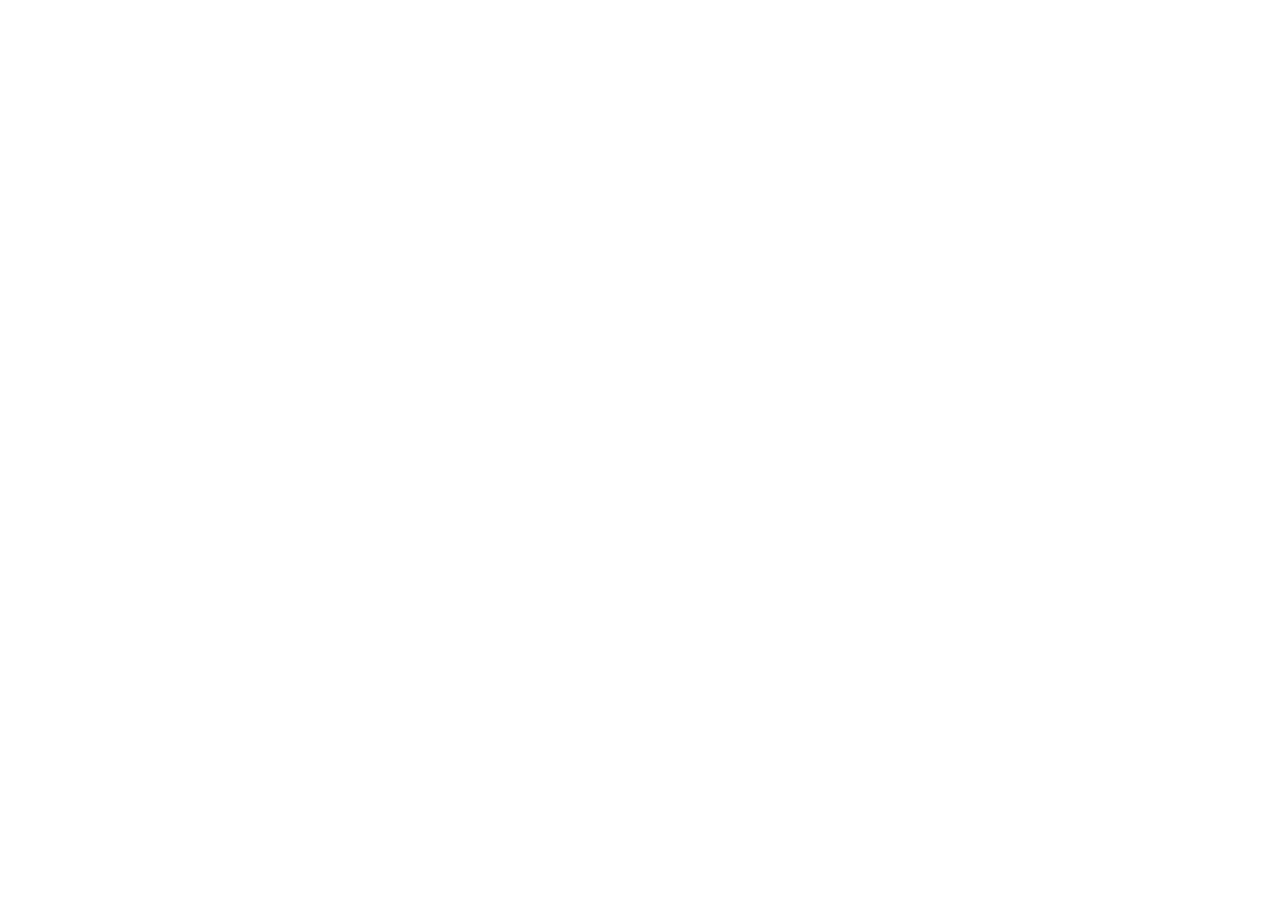
==== html/index.html @ 8fadd499 "name" ====
<!DOCTYPE html>
<html lang="en">
<head>
    <meta charset="UTF-8">
    <meta name="viewport" content="width=device-width, initial-scale=1.0">
    <title>Zoe Frost Portfolio</title>
</head>
<body>
    
</body>
</html>
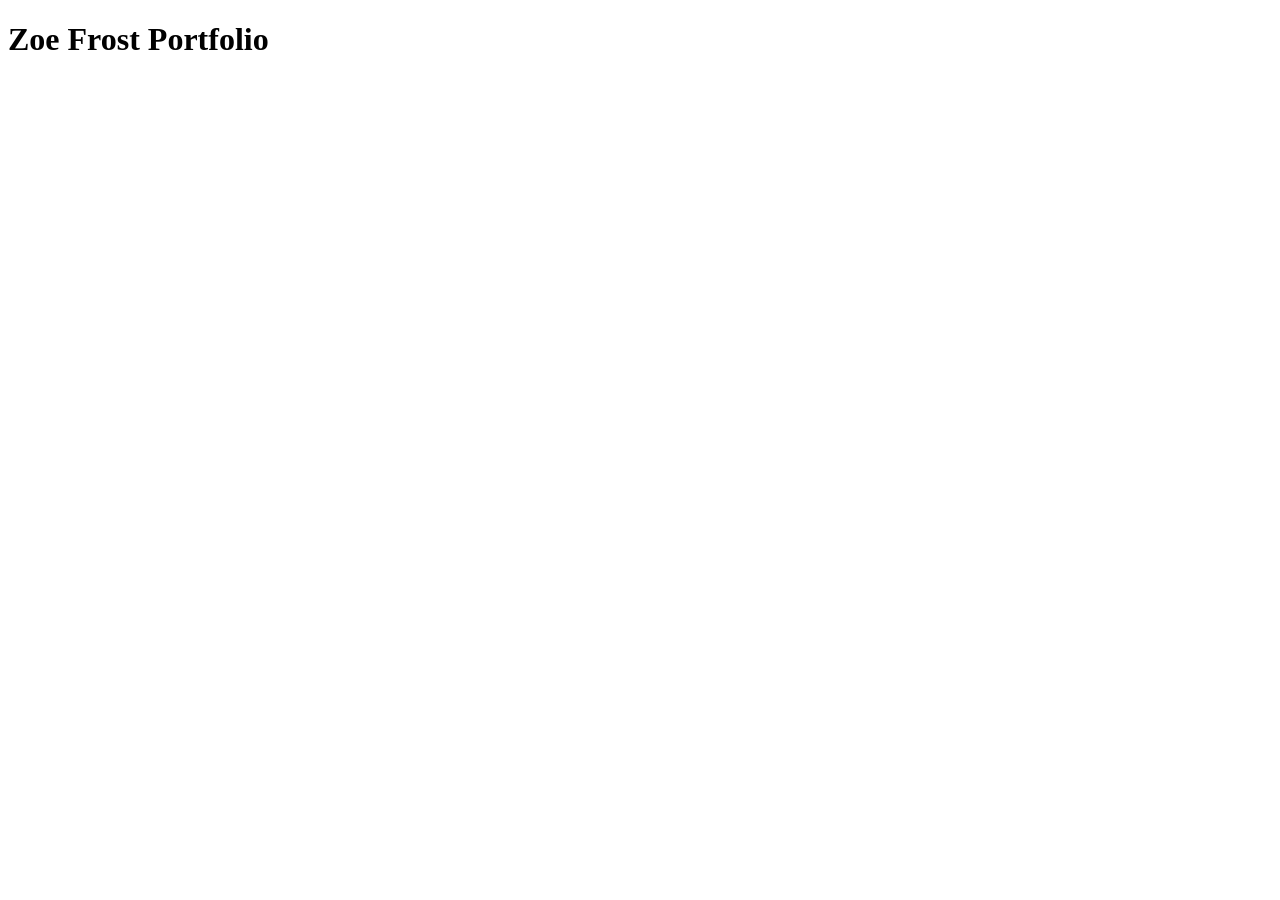
==== commit df82353a: "title" ====
--- a/html/index.html
+++ b/html/index.html
@@ -6,6 +6,6 @@
     <title>Zoe Frost Portfolio</title>
 </head>
 <body>
-    
+    <h1>Zoe Frost Portfolio</h1>
 </body>
 </html>
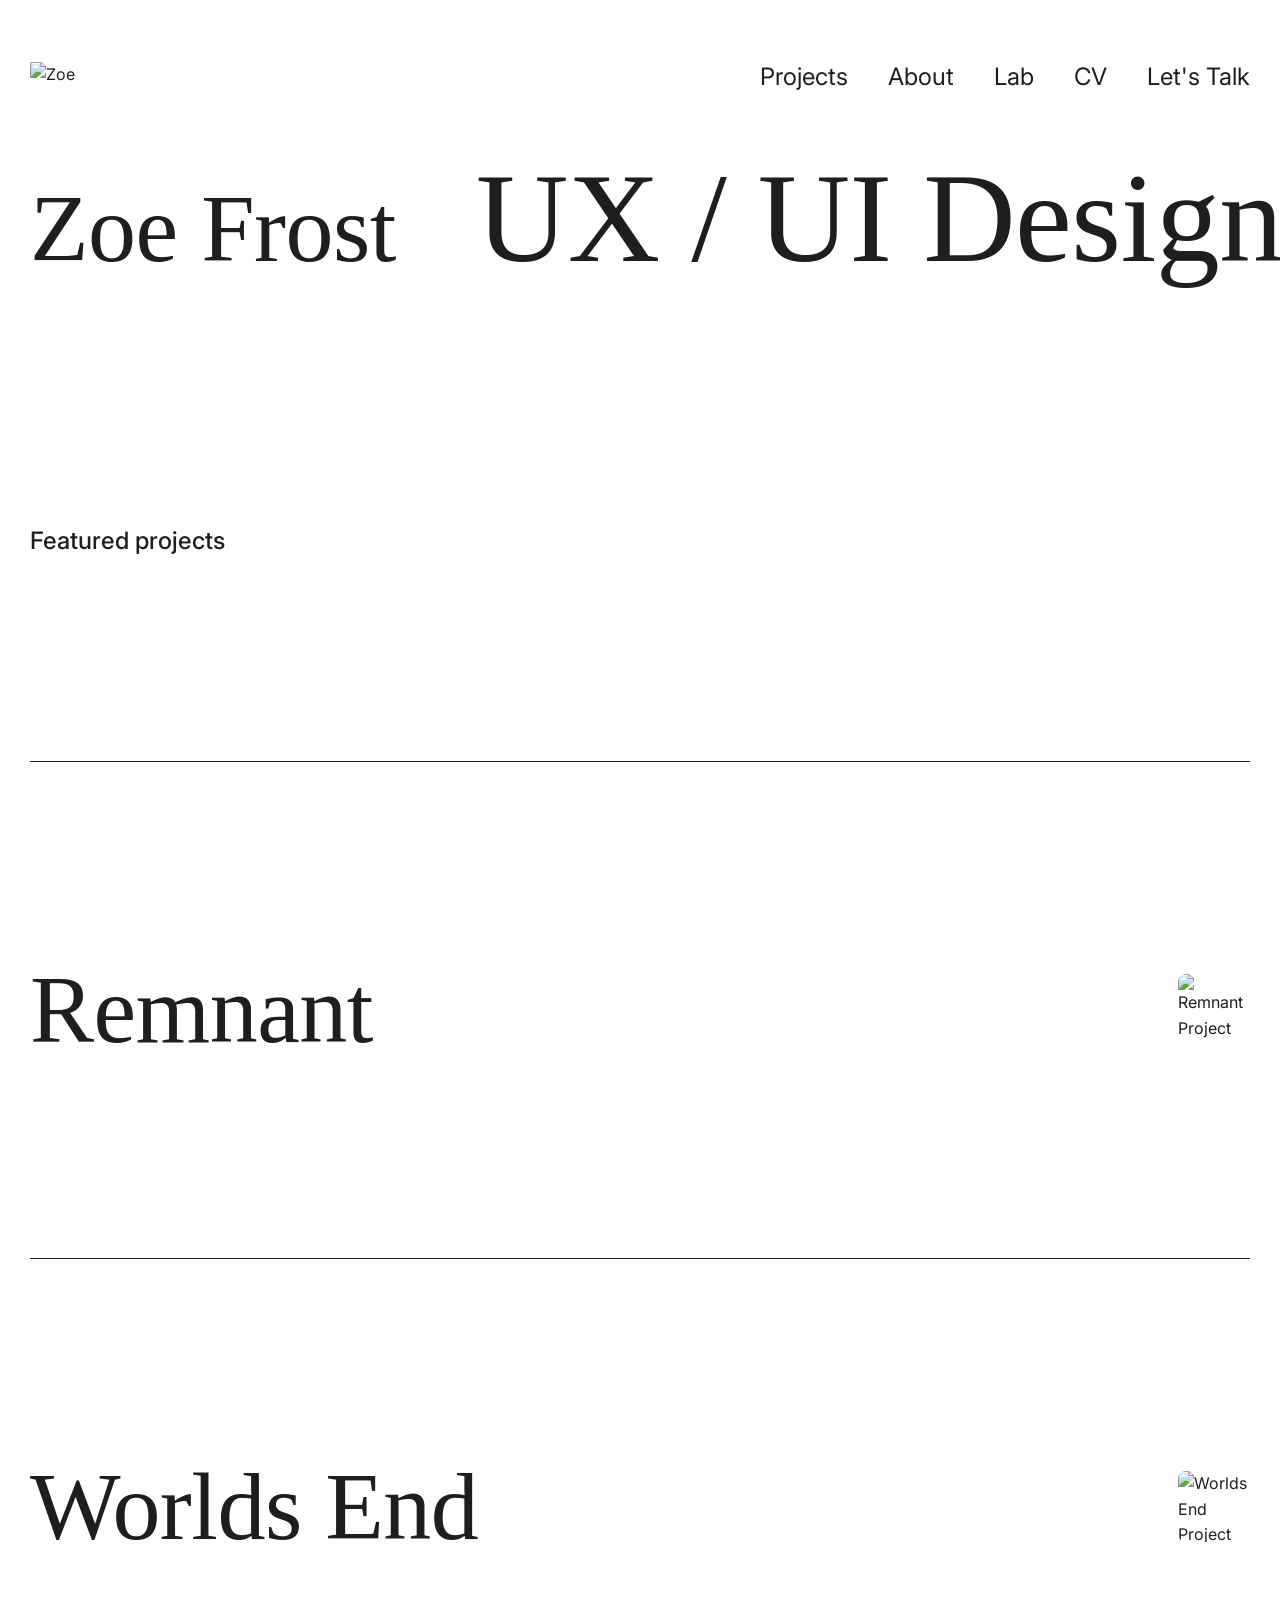
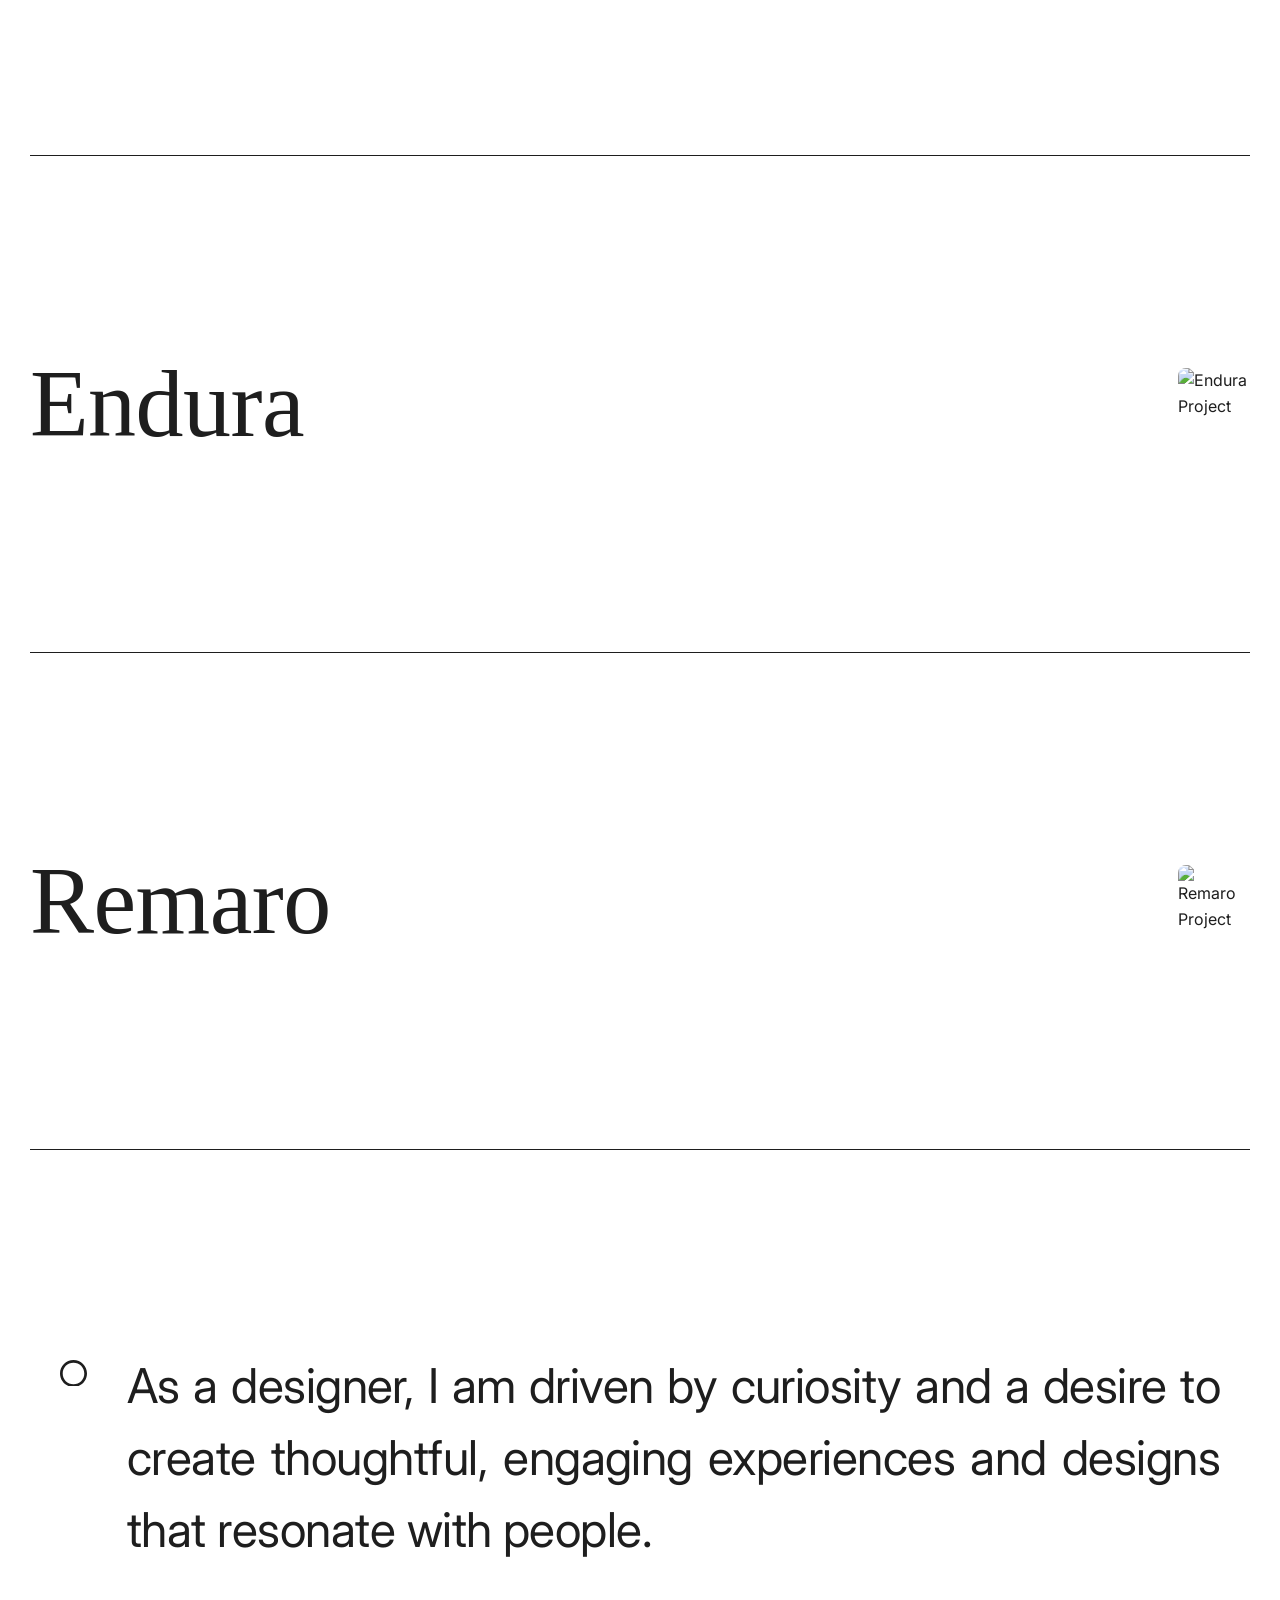
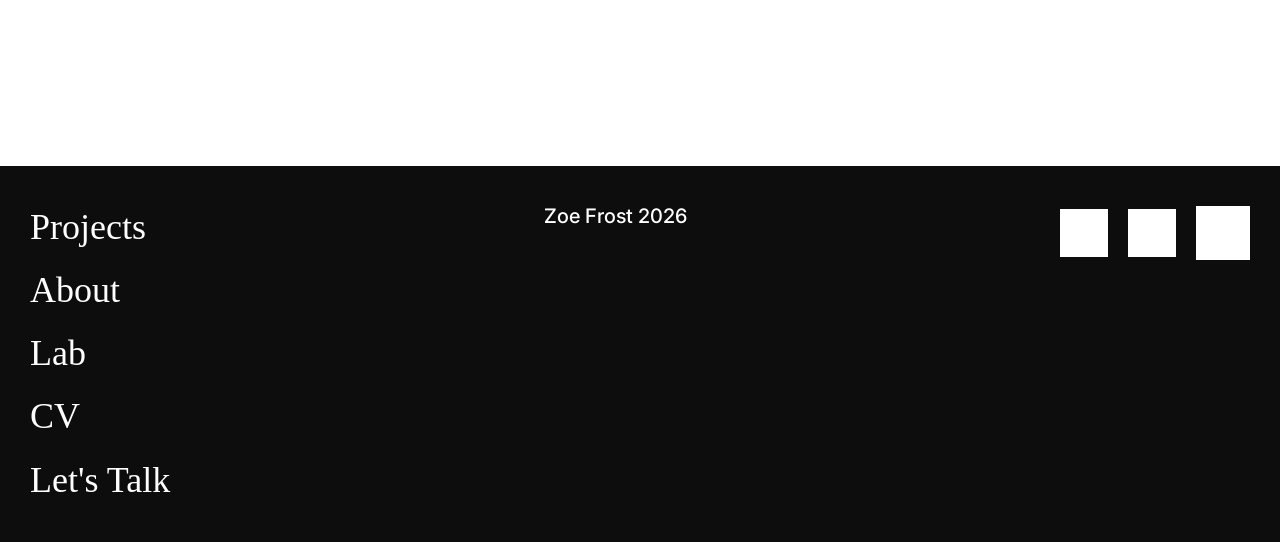
==== commit fb6c25f0: "Code Figma design implementation Add complete HTML, CSS, and JavaScript implementation from Figma de" ====
--- a/html/index.html
+++ b/html/index.html
@@ -3,9 +3,124 @@
 <head>
     <meta charset="UTF-8">
     <meta name="viewport" content="width=device-width, initial-scale=1.0">
-    <title>Zoe Frost Portfolio</title>
+    <title>Zoe Frost - UX / UI Designer</title>
+    <link rel="stylesheet" href="../css/script.css">
 </head>
 <body>
-    <h1>Zoe Frost Portfolio</h1>
+    <div class="container">
+        <!-- Header/Navigation -->
+        <header class="header">
+            <div class="logo">
+                <img src="http://localhost:3845/assets/acbd8dd9bd992121f0dc90a7422aa593fe2d86ae.png" alt="Zoe Frost Logo">
+            </div>
+            <nav class="nav">
+                <a href="#projects" class="nav-link active">Projects</a>
+                <a href="#about" class="nav-link">About</a>
+                <a href="#lab" class="nav-link">Lab</a>
+                <a href="#cv" class="nav-link">CV</a>
+                <a href="#contact" class="nav-link">Let's Talk</a>
+            </nav>
+        </header>
+
+        <!-- Hero Section -->
+        <section class="hero">
+            <div class="hero-content">
+                <h1 class="hero-name">Zoe Frost</h1>
+                <h2 class="hero-title">UX / UI Designer</h2>
+                <div class="hero-image">
+                    <img src="http://localhost:3845/assets/f2bd81d7cde8d7d9528bc2ed9981c01c0664aa37.png" alt="Portfolio Asset">
+                </div>
+            </div>
+        </section>
+
+        <!-- Featured Projects Section -->
+        <section class="featured-projects" id="projects">
+            <h3 class="section-title">Featured projects</h3>
+            
+            <div class="project-divider"></div>
+
+            <div class="project-item">
+                <h4 class="project-name">Remnant</h4>
+                <div class="project-image">
+                    <img src="http://localhost:3845/assets/f2bd81d7cde8d7d9528bc2ed9981c01c0664aa37.png" alt="Remnant Project">
+                </div>
+            </div>
+
+            <div class="project-divider"></div>
+
+            <div class="project-item">
+                <h4 class="project-name">Worlds End</h4>
+                <div class="project-image">
+                    <img src="http://localhost:3845/assets/f2bd81d7cde8d7d9528bc2ed9981c01c0664aa37.png" alt="Worlds End Project">
+                </div>
+            </div>
+
+            <div class="project-divider"></div>
+
+            <div class="project-item">
+                <h4 class="project-name">Endura</h4>
+                <div class="project-image">
+                    <img src="http://localhost:3845/assets/f2bd81d7cde8d7d9528bc2ed9981c01c0664aa37.png" alt="Endura Project">
+                </div>
+            </div>
+
+            <div class="project-divider"></div>
+
+            <div class="project-item">
+                <h4 class="project-name">Remaro</h4>
+                <div class="project-image">
+                    <img src="http://localhost:3845/assets/f2bd81d7cde8d7d9528bc2ed9981c01c0664aa37.png" alt="Remaro Project">
+                </div>
+            </div>
+
+            <div class="project-divider"></div>
+        </section>
+
+        <!-- About Section -->
+        <section class="about" id="about">
+            <div class="about-icon">
+                <svg width="27" height="26" viewBox="0 0 27 26" fill="none" xmlns="http://www.w3.org/2000/svg">
+                    <path d="M13.5 0C6.04 0 0 6.04 0 13.5C0 20.96 6.04 27 13.5 27C20.96 27 27 20.96 27 13.5C27 6.04 20.96 0 13.5 0ZM13.5 24.3C7.41 24.3 2.7 19.59 2.7 13.5C2.7 7.41 7.41 2.7 13.5 2.7C19.59 2.7 24.3 7.41 24.3 13.5C24.3 19.59 19.59 24.3 13.5 24.3Z" fill="#1e1e1e"/>
+                </svg>
+            </div>
+            <p class="about-text">As a designer, I am driven by curiosity and a desire to create thoughtful, engaging experiences and designs that resonate with people.</p>
+        </section>
+
+        <!-- Footer -->
+        <footer class="footer">
+            <div class="footer-content">
+                <div class="footer-links">
+                    <a href="#projects" class="footer-link">Projects</a>
+                    <a href="#about" class="footer-link">About</a>
+                    <a href="#lab" class="footer-link">Lab</a>
+                    <a href="#cv" class="footer-link">CV</a>
+                    <a href="#contact" class="footer-link">Let's Talk</a>
+                </div>
+                <div class="footer-copyright">
+                    <p>Zoe Frost 2026</p>
+                </div>
+                <div class="social-links">
+                    <a href="#instagram" class="social-link" title="Instagram">
+                        <svg width="48" height="48" viewBox="0 0 48 48" fill="none" xmlns="http://www.w3.org/2000/svg">
+                            <rect width="48" height="48" fill="white"/>
+                            <circle cx="24" cy="24" r="12" fill="white" stroke="#ffffff" stroke-width="1"/>
+                        </svg>
+                    </a>
+                    <a href="#linkedin" class="social-link" title="LinkedIn">
+                        <svg width="48" height="48" viewBox="0 0 48 48" fill="none" xmlns="http://www.w3.org/2000/svg">
+                            <rect width="48" height="48" fill="white"/>
+                        </svg>
+                    </a>
+                    <a href="#github" class="social-link" title="GitHub">
+                        <svg width="54" height="54" viewBox="0 0 54 54" fill="none" xmlns="http://www.w3.org/2000/svg">
+                            <rect width="54" height="54" fill="white"/>
+                        </svg>
+                    </a>
+                </div>
+            </div>
+        </footer>
+    </div>
+
+    <script src="../javascript/script.js"></script>
 </body>
 </html>
--- a/css/script.css
+++ b/css/script.css
@@ -0,0 +1,408 @@
+/* Fonts */
+@import url('https://fonts.googleapis.com/css2?family=Inter:wght@400;500;600;700&display=swap');
+
+/* Variables */
+:root {
+    --color-white: #ffffff;
+    --color-black: #1e1e1e;
+    --color-dark-bg: #0d0d0d;
+    --font-ivy: 'Ivy Presto Display', serif;
+    --font-inter: 'Inter', sans-serif;
+}
+
+/* Reset */
+* {
+    margin: 0;
+    padding: 0;
+    box-sizing: border-box;
+}
+
+html, body {
+    width: 100%;
+    height: 100%;
+}
+
+body {
+    background-color: var(--color-white);
+    color: var(--color-black);
+    font-family: var(--font-inter);
+    line-height: 1.6;
+}
+
+/* Container */
+.container {
+    width: 100%;
+    max-width: 1280px;
+    margin: 0 auto;
+    position: relative;
+}
+
+/* Header / Navigation */
+.header {
+    display: flex;
+    justify-content: space-between;
+    align-items: center;
+    padding: 58px 30px;
+    position: sticky;
+    top: 0;
+    background-color: var(--color-white);
+    z-index: 100;
+}
+
+.logo {
+    width: 59px;
+    height: 30px;
+    display: flex;
+    align-items: center;
+}
+
+.logo img {
+    width: 100%;
+    height: 100%;
+    object-fit: contain;
+}
+
+.nav {
+    display: flex;
+    gap: 40px;
+    align-items: center;
+}
+
+.nav-link {
+    font-size: 24px;
+    font-weight: 400;
+    text-decoration: none;
+    color: var(--color-black);
+    font-family: var(--font-inter);
+    position: relative;
+    transition: color 0.3s ease;
+}
+
+.nav-link.active {
+    text-decoration: underline;
+    text-decoration-color: var(--color-black);
+    text-underline-offset: 4px;
+}
+
+.nav-link:hover {
+    color: #666;
+}
+
+/* Hero Section */
+.hero {
+    padding: 0 30px;
+    margin-bottom: 200px;
+}
+
+.hero-content {
+    display: flex;
+    align-items: center;
+    gap: 80px;
+}
+
+.hero-name {
+    font-family: var(--font-ivy);
+    font-size: 96px;
+    font-weight: 400;
+    line-height: 1.2;
+    letter-spacing: -0.528px;
+    margin-bottom: 20px;
+    white-space: nowrap;
+}
+
+.hero-title {
+    font-family: var(--font-ivy);
+    font-size: 128px;
+    font-weight: 400;
+    line-height: 1;
+    letter-spacing: -0.528px;
+    margin-bottom: 40px;
+    white-space: nowrap;
+}
+
+.hero-image {
+    width: 74px;
+    height: 72px;
+    flex-shrink: 0;
+    overflow: hidden;
+    border-radius: 8px;
+}
+
+.hero-image img {
+    width: 100%;
+    height: 100%;
+    object-fit: cover;
+}
+
+/* Featured Projects Section */
+.featured-projects {
+    padding: 0 30px;
+    margin-bottom: 200px;
+}
+
+.section-title {
+    font-family: var(--font-inter);
+    font-size: 24px;
+    font-weight: 500;
+    margin-bottom: 34px;
+    color: var(--color-black);
+}
+
+.project-divider {
+    height: 1px;
+    background-color: var(--color-black);
+    margin: 200px 0;
+}
+
+.project-item {
+    display: flex;
+    align-items: center;
+    gap: 150px;
+    margin-bottom: 100px;
+}
+
+.project-name {
+    font-family: var(--font-ivy);
+    font-size: 96px;
+    font-weight: 400;
+    line-height: 1;
+    letter-spacing: -0.528px;
+    color: var(--color-black);
+    white-space: nowrap;
+    flex: 1;
+}
+
+.project-image {
+    width: 72px;
+    height: 71px;
+    flex-shrink: 0;
+    overflow: hidden;
+    border-radius: 8px;
+}
+
+.project-image img {
+    width: 100%;
+    height: 100%;
+    object-fit: cover;
+}
+
+/* About Section */
+.about {
+    padding: 0 30px;
+    margin: 200px 30px;
+    margin-bottom: 200px;
+    display: flex;
+    gap: 40px;
+    align-items: flex-start;
+}
+
+.about-icon {
+    width: 27px;
+    height: 26px;
+    flex-shrink: 0;
+    display: flex;
+    align-items: center;
+    justify-content: center;
+    margin-top: 10px;
+}
+
+.about-icon svg {
+    width: 100%;
+    height: 100%;
+}
+
+.about-text {
+    font-family: var(--font-inter);
+    font-size: 48px;
+    font-weight: 400;
+    line-height: 1.5;
+    letter-spacing: -0.528px;
+    color: var(--color-black);
+    text-align: justify;
+    max-width: 1180px;
+}
+
+/* Footer */
+.footer {
+    background-color: var(--color-dark-bg);
+    color: var(--color-white);
+    padding: 40px 30px;
+    margin-top: 200px;
+    min-height: 361px;
+    display: flex;
+    align-items: flex-end;
+}
+
+.footer-content {
+    width: 100%;
+    display: grid;
+    grid-template-columns: auto 1fr auto;
+    gap: 60px;
+    align-items: flex-start;
+}
+
+.footer-links {
+    display: flex;
+    flex-direction: column;
+    gap: 20px;
+}
+
+.footer-link {
+    font-family: var(--font-ivy);
+    font-size: 36px;
+    font-weight: 400;
+    line-height: 1.2;
+    color: var(--color-white);
+    text-decoration: none;
+    transition: opacity 0.3s ease;
+}
+
+.footer-link:hover {
+    opacity: 0.8;
+}
+
+.footer-copyright {
+    text-align: center;
+    font-family: var(--font-inter);
+    font-size: 20px;
+    font-weight: 500;
+    line-height: 1;
+}
+
+.social-links {
+    display: flex;
+    gap: 20px;
+    justify-content: flex-end;
+    align-items: center;
+}
+
+.social-link {
+    width: 48px;
+    height: 48px;
+    display: flex;
+    align-items: center;
+    justify-content: center;
+    background-color: transparent;
+    transition: opacity 0.3s ease;
+    flex-shrink: 0;
+}
+
+.social-link:last-child {
+    width: 54px;
+    height: 54px;
+}
+
+.social-link:hover {
+    opacity: 0.8;
+}
+
+.social-link svg {
+    width: 100%;
+    height: 100%;
+}
+
+/* Responsive Design */
+@media (max-width: 1024px) {
+    .container {
+        max-width: 100%;
+    }
+
+    .hero-content {
+        flex-direction: column;
+        gap: 40px;
+        align-items: flex-start;
+    }
+
+    .hero-name,
+    .hero-title {
+        font-size: 64px;
+    }
+
+    .project-item {
+        flex-direction: column;
+        gap: 30px;
+        align-items: flex-start;
+    }
+
+    .project-name {
+        font-size: 64px;
+    }
+
+    .footer-content {
+        grid-template-columns: 1fr;
+        gap: 30px;
+    }
+
+    .social-links {
+        justify-content: flex-start;
+    }
+}
+
+@media (max-width: 768px) {
+    .header {
+        flex-direction: column;
+        gap: 20px;
+        padding: 20px 30px;
+    }
+
+    .nav {
+        gap: 20px;
+        flex-direction: column;
+        width: 100%;
+    }
+
+    .nav-link {
+        font-size: 18px;
+    }
+
+    .hero-name {
+        font-size: 48px;
+    }
+
+    .hero-title {
+        font-size: 64px;
+    }
+
+    .section-title {
+        font-size: 20px;
+    }
+
+    .project-name {
+        font-size: 48px;
+    }
+
+    .about-text {
+        font-size: 32px;
+    }
+
+    .footer-link {
+        font-size: 28px;
+    }
+}
+
+@media (max-width: 480px) {
+    .container {
+        padding: 0 15px;
+    }
+
+    .hero-name,
+    .project-name {
+        font-size: 36px;
+    }
+
+    .hero-title {
+        font-size: 48px;
+    }
+
+    .about-text {
+        font-size: 24px;
+    }
+
+    .nav {
+        gap: 15px;
+    }
+
+    .nav-link {
+        font-size: 16px;
+    }
+}
